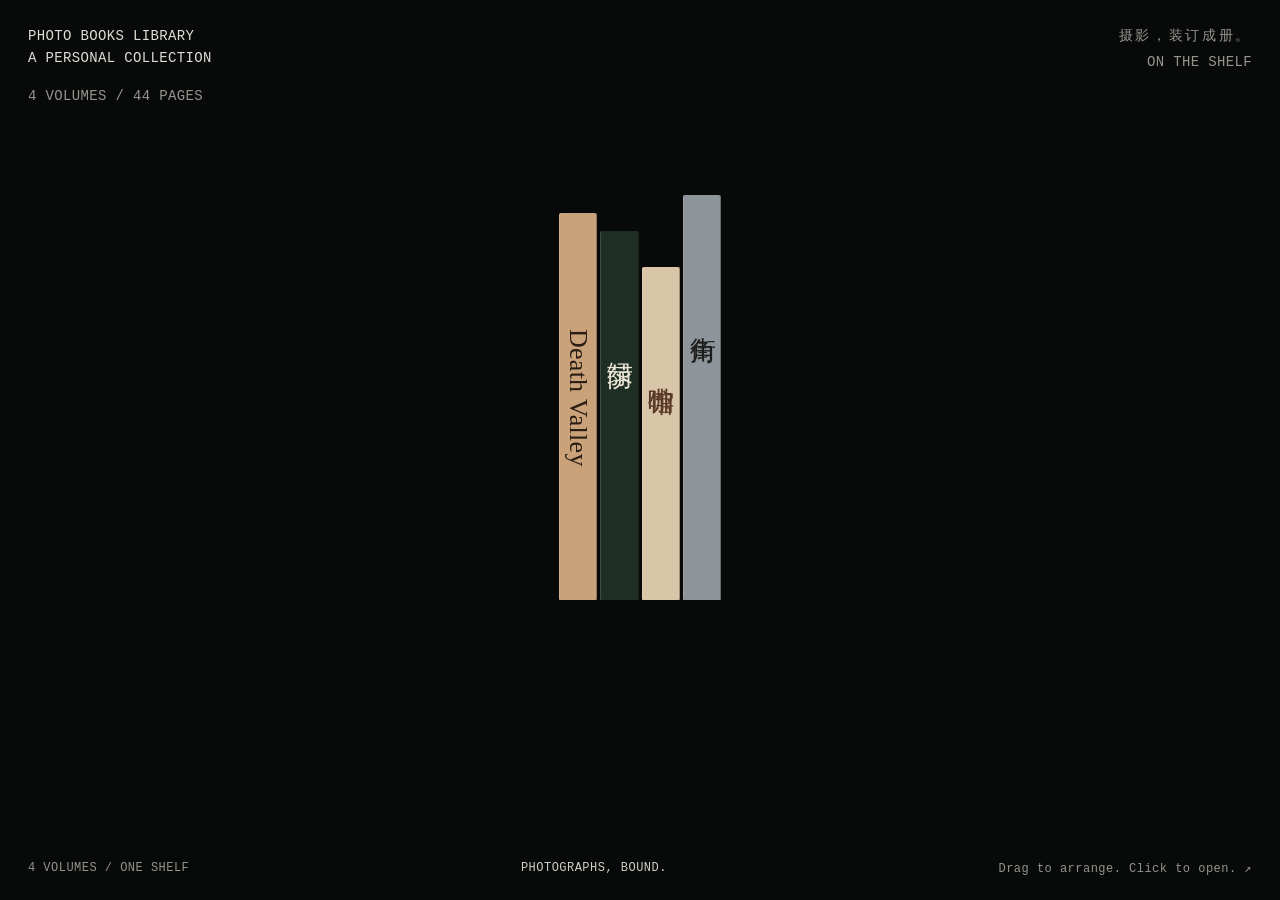
==== index.html @ ccc5cb93 "Add 3D photobook shelf with three books Bookshelf home page from create-photo-flipbook-ui's library " ====
<!doctype html>
<html lang="en">
  <head>
    <meta charset="utf-8" />
    <meta name="viewport" content="width=device-width, initial-scale=1" />
    <meta name="theme-color" content="#080909" />
    <meta name="description" content="A bookshelf example with three empty mock books." />
    <title>On the Shelf — Photo Books Library</title>
    <link rel="icon" href="data:," />
    <link rel="stylesheet" href="collection.css" />
    <script type="module" src="collection.js"></script>
  </head>
  <body>
    <main class="library-shell">
      <header class="masthead">
        <div>
          <h1>Photo Books Library</h1>
          <p>A personal collection</p>
          <p class="masthead__count" id="book-count"></p>
          <button class="order-reset" type="button" hidden>Reset order ↺</button>
        </div>
        <p class="masthead__aside">
          <span lang="zh-CN">摄影，装订成册。</span>
          On the shelf
        </p>
      </header>
      <div class="shelf-stage">
        <div class="shelf-viewport">
          <ol class="shelf" aria-label="All photobooks"></ol>
        </div>
      </div>
      <footer class="library-footer">
        <div class="shelf-scroll-cue">
          <span class="scroll-label"></span>
          <span class="shelf-progress" aria-hidden="true" hidden><span></span></span>
        </div>
        <span class="footer-selection" aria-hidden="true">PHOTOGRAPHS, BOUND.</span>
        <span class="footer-note">
          <span class="desktop-note">Drag to arrange. Click to open. ↗</span>
          <span class="mobile-note">Hold &amp; drag to arrange</span>
        </span>
      </footer>
      <noscript><p class="no-script">Enable JavaScript to view the bookshelf.</p></noscript>
    </main>
    <p id="shelf-help" class="sr-only">
      Drag a book to rearrange the shelf. On touch screens, hold before dragging.
      Use Left, Right, Home, and End to browse. Hold Shift with these keys to move
      a book. Press Enter to open it. Escape cancels a move or hides the preview.
    </p>
    <p id="shelf-status" class="sr-only" role="status" aria-live="polite" aria-atomic="true"></p>
    <figure class="cover-preview" aria-hidden="true">
      <div class="cover-preview__book"><span class="cover-preview__title"></span></div>
      <figcaption>Empty book</figcaption>
    </figure>
  </body>
</html>
---- collection.css ----
:root {
  color-scheme: dark;
  background: #080909;
  color: #dfded6;
  font-family: "Courier New", monospace;
  font-synthesis: none;
  --gutter: 28px;
  --footer: 64px;
  --cover-height: clamp(100px, 16svh, 150px);
  --preview-gap: 36px;
  --preview-space: calc(var(--cover-height) + var(--preview-gap) + 44px + var(--footer) + 12px);
  --header-clearance: 150px;
}

* { box-sizing: border-box; }
body { margin: 0; }
[hidden] { display: none !important; }
button, a { -webkit-tap-highlight-color: transparent; color: inherit; }
button { font: inherit; }

.sr-only {
  position: absolute;
  width: 1px;
  height: 1px;
  padding: 0;
  margin: -1px;
  overflow: hidden;
  clip-path: inset(50%);
  white-space: nowrap;
}

.library-shell {
  position: relative;
  height: max(600px, 100svh);
  isolation: isolate;
  overflow: hidden;
}

.masthead {
  position: absolute;
  z-index: 3;
  top: 26px;
  left: var(--gutter);
  right: var(--gutter);
  display: flex;
  align-items: flex-start;
  justify-content: space-between;
  gap: 20px;
  pointer-events: none;
  font-size: 0.875rem;
  line-height: 1.55;
  letter-spacing: 0.025em;
  text-transform: uppercase;
}

.masthead h1 { margin: 0; font-size: inherit; font-weight: 400; }
.masthead p { margin: 0; }
.masthead .masthead__count { margin-top: 17px; color: #94968e; }
.masthead__aside { text-align: right; color: #94968e; }
.masthead__aside span { display: block; margin-bottom: 4px; letter-spacing: 0.19em; }

.shelf-stage { position: absolute; inset: 0 0 var(--preview-space); }

.shelf-viewport {
  position: absolute;
  inset: 0;
  overflow-x: auto;
  overflow-y: hidden;
  scrollbar-width: none;
  overscroll-behavior-x: contain;
  touch-action: pan-x pan-y;
}

.shelf-viewport::-webkit-scrollbar { display: none; }

.shelf {
  position: relative;
  display: flex;
  align-items: flex-end;
  justify-content: center;
  gap: 3px;
  width: max-content;
  min-width: 100%;
  height: 100%;
  margin: 0;
  padding: 0 var(--gutter);
  list-style: none;
  user-select: none;
  -webkit-user-select: none;
  animation: shelf-arrive 0.6s both;
}

.volume {
  position: relative;
  flex: none;
  width: clamp(36px, 3vw, 48px);
  height: calc((max(600px, 100svh) - var(--preview-space) - var(--header-clearance)) * var(--height));
  min-height: 120px;
}

.volume__link {
  position: relative;
  display: block;
  width: 100%;
  height: 100%;
  outline: none;
  text-decoration: none;
  cursor: grab;
  touch-action: none;
  -webkit-touch-callout: none;
}

.binding {
  position: absolute;
  display: block;
  inset: 0;
  overflow: hidden;
  background: var(--paper);
  color: var(--ink);
  border-radius: 2px 2px 1px 1px;
  box-shadow: inset 1px 0 0 #ffffff24, inset -1px 0 0 #0004;
  transition: transform 0.3s cubic-bezier(0.2, 0.7, 0.2, 1), filter 0.3s;
}

.binding__title {
  position: absolute;
  left: 50%;
  top: 30%;
  writing-mode: vertical-rl;
  text-orientation: mixed;
  transform: translateX(-50%);
  font-family: Georgia, "Times New Roman", serif;
  font-size: 1.625rem;
  line-height: 1;
  white-space: nowrap;
  font-weight: 400;
  letter-spacing: 0.01em;
}

.volume__link:hover .binding,
.volume__link:focus-visible .binding { transform: translateY(-5px); filter: brightness(1.08); }

.volume__link:focus-visible::after {
  content: "";
  position: absolute;
  inset: -5px;
  border: 1px solid #c3c6b5;
  border-radius: 3px;
}

.library-footer {
  position: absolute;
  z-index: 5;
  bottom: 0;
  left: var(--gutter);
  right: var(--gutter);
  height: var(--footer);
  display: flex;
  align-items: center;
  justify-content: space-between;
  gap: 20px;
  font-size: 0.75rem;
  letter-spacing: 0.04em;
}

.shelf-scroll-cue { display: flex; align-items: center; gap: 18px; color: #92958c; }
.shelf-progress { position: relative; width: 80px; height: 2px; background: #31352f; }
.shelf-progress span { position: absolute; top: 0; height: 100%; background: #c1c6b5; }
.footer-note { color: #92958c; }
.footer-selection { color: #cccfc3; white-space: nowrap; overflow: hidden; text-overflow: ellipsis; }
.mobile-note { display: none; }

.cover-preview {
  position: fixed;
  z-index: 10;
  left: 0;
  top: 0;
  width: calc(var(--cover-height) * 0.75);
  margin: 0;
  pointer-events: none;
  visibility: hidden;
  opacity: 0;
  transform: translateY(16px) scale(0.96);
  transform-origin: 50% 0;
  transition: transform 0.38s cubic-bezier(0.16, 1, 0.3, 1), opacity 0.2s, visibility 0.38s;
  filter: drop-shadow(0 10px 14px #0008);
}

.cover-preview.is-visible { visibility: visible; opacity: 1; transform: translateY(0) scale(1); }

.cover-preview__book {
  display: grid;
  align-items: center;
  height: var(--cover-height);
  padding: 12px;
  background: var(--paper);
  color: var(--ink);
  border-radius: 1px 3px 3px 1px;
  box-shadow: inset 2px 0 0 #0003, 1px 0 0 #fff3, 2px 1px 0 #ffffff1a;
}

.cover-preview__book.has-cover { background-size: cover; background-position: center; }
.cover-preview__book.has-cover .cover-preview__title { visibility: hidden; }

.cover-preview__title { font: 1rem Georgia, "Times New Roman", serif; }
.cover-preview figcaption { margin-top: 10px; color: #c3c0ad; font-size: 0.75rem; }

.volume--placeholder {
  border: 1px dashed #a3aa9070;
  border-radius: 2px;
  background: #a3aa9010;
  box-shadow: inset 0 -2px #c5ceac;
}

.volume--ghost {
  position: fixed;
  z-index: 30;
  left: 0;
  top: 0;
  margin: 0;
  pointer-events: none;
  filter: drop-shadow(9px 12px 12px #0009);
}

.volume--ghost .binding { transform: none; filter: brightness(1.12); }
.is-arranging, .is-arranging * { cursor: grabbing !important; user-select: none !important; }
.is-arranging .volume__link .binding { transform: none; }

.order-reset {
  display: block;
  pointer-events: auto;
  margin: 9px 0 0;
  padding: 0;
  border: 0;
  background: none;
  color: #a9ae9c;
  font-size: 0.875rem;
  cursor: pointer;
  text-decoration: underline;
  text-underline-offset: 4px;
}

.order-reset:hover { color: #e2e5d6; }
.order-reset:focus-visible { outline: 1px solid #c3c6b5; outline-offset: 5px; }
.no-script { position: absolute; top: 40%; left: var(--gutter); right: var(--gutter); text-align: center; }

@keyframes shelf-arrive {
  from { opacity: 0; transform: translateY(22px); }
  to { opacity: 1; transform: translateY(0); }
}

@media (min-width: 1600px) {
  :root { --gutter: 42px; }
}

@media (max-width: 1000px) {
  .footer-selection { display: none; }
}

@media (max-width: 600px) {
  :root { --gutter: 18px; --preview-gap: 28px; }
  .masthead { top: 21px; }
  .masthead__aside, .desktop-note { display: none; }
  .mobile-note { display: inline; }
  .library-footer { gap: 12px; flex-wrap: wrap; align-content: center; }
  .shelf-progress { width: 40px; }
}

@media (prefers-reduced-motion: reduce) {
  *, *::before, *::after { animation: none !important; transition: none !important; scroll-behavior: auto !important; }
  .cover-preview, .cover-preview.is-visible { transform: none; }
}
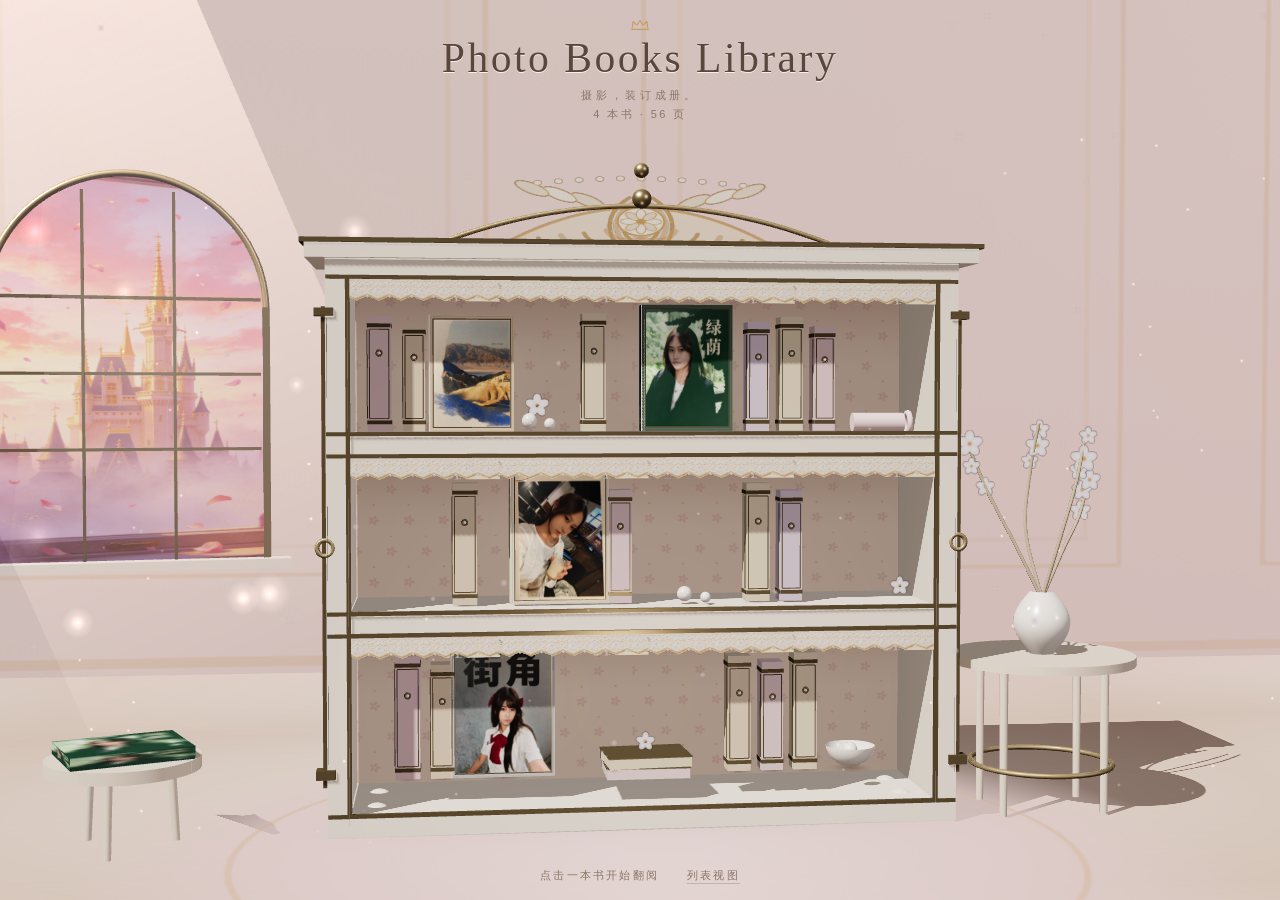
==== commit efaec108: "Fairytale 3D bookshelf and light reader theme The home page is now a WebGL scene: an ornate cream-an" ====
--- a/index.html
+++ b/index.html
@@ -1,56 +1,58 @@
 <!doctype html>
-<html lang="en">
+<html lang="zh-CN">
   <head>
     <meta charset="utf-8" />
-    <meta name="viewport" content="width=device-width, initial-scale=1" />
-    <meta name="theme-color" content="#080909" />
-    <meta name="description" content="A bookshelf example with three empty mock books." />
-    <title>On the Shelf — Photo Books Library</title>
+    <meta name="viewport" content="width=device-width, initial-scale=1, viewport-fit=cover" />
+    <meta name="theme-color" content="#f9eeea" />
+    <meta name="description" content="三本照片书，摆在奶油色的书架上。" />
+    <title>Photo Books Library</title>
     <link rel="icon" href="data:," />
-    <link rel="stylesheet" href="collection.css" />
-    <script type="module" src="collection.js"></script>
+    <link rel="stylesheet" href="shelf.css" />
   </head>
   <body>
-    <main class="library-shell">
-      <header class="masthead">
-        <div>
-          <h1>Photo Books Library</h1>
-          <p>A personal collection</p>
-          <p class="masthead__count" id="book-count"></p>
-          <button class="order-reset" type="button" hidden>Reset order ↺</button>
-        </div>
-        <p class="masthead__aside">
-          <span lang="zh-CN">摄影，装订成册。</span>
-          On the shelf
-        </p>
-      </header>
-      <div class="shelf-stage">
-        <div class="shelf-viewport">
-          <ol class="shelf" aria-label="All photobooks"></ol>
-        </div>
-      </div>
-      <footer class="library-footer">
-        <div class="shelf-scroll-cue">
-          <span class="scroll-label"></span>
-          <span class="shelf-progress" aria-hidden="true" hidden><span></span></span>
-        </div>
-        <span class="footer-selection" aria-hidden="true">PHOTOGRAPHS, BOUND.</span>
-        <span class="footer-note">
-          <span class="desktop-note">Drag to arrange. Click to open. ↗</span>
-          <span class="mobile-note">Hold &amp; drag to arrange</span>
-        </span>
-      </footer>
-      <noscript><p class="no-script">Enable JavaScript to view the bookshelf.</p></noscript>
-    </main>
-    <p id="shelf-help" class="sr-only">
-      Drag a book to rearrange the shelf. On touch screens, hold before dragging.
-      Use Left, Right, Home, and End to browse. Hold Shift with these keys to move
-      a book. Press Enter to open it. Escape cancels a move or hides the preview.
-    </p>
-    <p id="shelf-status" class="sr-only" role="status" aria-live="polite" aria-atomic="true"></p>
-    <figure class="cover-preview" aria-hidden="true">
-      <div class="cover-preview__book"><span class="cover-preview__title"></span></div>
-      <figcaption>Empty book</figcaption>
-    </figure>
+    <div id="stage" role="img" aria-label="一个奶油色雕花书柜，上面摆着三本照片书。"></div>
+
+    <header class="masthead">
+      <svg class="crown" viewBox="0 0 24 16" fill="none" stroke="currentColor" stroke-width="1.3" aria-hidden="true">
+        <path d="M2 13h20M3 12l1-8 4.5 4L12 3l3.5 5L20 4l1 8" stroke-linejoin="round" />
+      </svg>
+      <h1>Photo Books Library</h1>
+      <p>摄影，装订成册。</p>
+      <p class="count" id="count"></p>
+    </header>
+
+    <div id="book-label" aria-hidden="true"></div>
+
+    <footer class="footer">
+      <span>点击一本书开始翻阅</span>
+      <a href="library.html">列表视图</a>
+    </footer>
+
+    <nav id="book-links" aria-label="书架上的书"></nav>
+
+    <div id="fallback" hidden>
+      <h2>这个浏览器暂时不能显示 3D 书架</h2>
+      <p>需要开启 WebGL。也可以使用 <a href="library.html">列表视图</a>。</p>
+    </div>
+
+    <div id="loading">
+      <div class="dots" aria-hidden="true"><i></i><i></i><i></i></div>
+      <p>正在整理书架</p>
+    </div>
+
+    <script src="assets/vendor/three-r128.min.js"></script>
+    <script type="module">
+      import("./shelf3d.js").catch((err) => {
+        console.error(err);
+        document.getElementById("fallback").hidden = false;
+        const loading = document.getElementById("loading");
+        if (loading) loading.hidden = true;
+      });
+      import("./books.js").then(({ books }) => {
+        const n = books.filter((b) => b.dir);
+        const pages = n.reduce((s, b) => s + (b.pageCount || 0), 0);
+        document.getElementById("count").textContent = `${n.length} 本书 · ${pages} 页`;
+      });
+    </script>
   </body>
 </html>
--- a/shelf.css
+++ b/shelf.css
@@ -0,0 +1,171 @@
+:root {
+  --cream: #f9f0ea;
+  --ink: #4a3a33;
+  --ink-soft: #8c7568;
+  --gold: #c69a5c;
+  --blush: #f0d3d8;
+  --serif: "Songti SC", "SongTi", Georgia, "Times New Roman", serif;
+  --label: "Oswald", "Arial Narrow", "Helvetica Neue", Arial, sans-serif;
+}
+
+* { box-sizing: border-box; }
+html, body { height: 100%; }
+body {
+  margin: 0;
+  overflow: hidden;
+  background:
+    radial-gradient(120% 80% at 20% 0%, #fff8f2 0%, #f9e9e6 42%, #f3dedd 70%, #efd4d6 100%);
+  color: var(--ink);
+  font-family: var(--serif);
+  -webkit-font-smoothing: antialiased;
+}
+
+#stage { position: fixed; inset: 0; }
+#stage canvas { display: block; width: 100%; height: 100%; touch-action: none; outline: none; }
+
+.masthead {
+  position: fixed;
+  top: max(18px, env(safe-area-inset-top, 0px));
+  left: 0;
+  right: 0;
+  text-align: center;
+  pointer-events: none;
+  z-index: 3;
+}
+.masthead h1 {
+  margin: 0;
+  font-size: clamp(1.5rem, 3.4vw, 2.6rem);
+  font-weight: 400;
+  letter-spacing: 0.06em;
+  color: #5b463d;
+  text-shadow: 0 1px 0 rgba(255, 255, 255, 0.75);
+}
+.masthead .crown {
+  display: block;
+  margin: 0 auto 2px;
+  width: 22px;
+  height: 14px;
+  color: var(--gold);
+  opacity: 0.9;
+}
+.masthead p {
+  margin: 6px 0 0;
+  font-family: var(--label);
+  font-size: 11px;
+  letter-spacing: 0.34em;
+  text-transform: uppercase;
+  color: var(--ink-soft);
+}
+.masthead .count { margin-top: 4px; letter-spacing: 0.22em; }
+
+.footer {
+  position: fixed;
+  bottom: max(16px, env(safe-area-inset-bottom, 0px));
+  left: 0;
+  right: 0;
+  display: flex;
+  justify-content: center;
+  gap: 28px;
+  font-family: var(--label);
+  font-size: 11px;
+  letter-spacing: 0.2em;
+  text-transform: uppercase;
+  color: var(--ink-soft);
+  pointer-events: none;
+  z-index: 3;
+}
+.footer a { color: inherit; pointer-events: auto; text-decoration: none; border-bottom: 1px solid rgba(140, 117, 104, 0.35); }
+.footer a:hover { color: var(--ink); }
+
+/* hover label, positioned by shelf3d.js */
+#book-label {
+  position: fixed;
+  left: 0;
+  top: 0;
+  z-index: 4;
+  padding: 7px 14px 8px;
+  border-radius: 999px;
+  background: rgba(255, 250, 246, 0.9);
+  border: 1px solid rgba(198, 154, 92, 0.45);
+  box-shadow: 0 6px 18px rgba(120, 82, 70, 0.16);
+  color: #5b463d;
+  font-family: var(--serif);
+  font-size: 14px;
+  letter-spacing: 0.06em;
+  white-space: nowrap;
+  opacity: 0;
+  visibility: hidden;
+  transition: opacity 0.22s, visibility 0.22s;
+  pointer-events: none;
+}
+#book-label.is-visible { opacity: 1; visibility: visible; }
+
+/* loading veil */
+#loading {
+  position: fixed;
+  inset: 0;
+  display: grid;
+  place-content: center;
+  gap: 14px;
+  justify-items: center;
+  background: radial-gradient(90% 70% at 50% 40%, #fffaf6 0%, #f7e6e3 70%, #f1d9da 100%);
+  z-index: 6;
+  transition: opacity 0.6s;
+}
+#loading.is-done { opacity: 0; }
+#loading p { margin: 0; font-size: 14px; letter-spacing: 0.24em; color: var(--ink-soft); }
+#loading .dots { display: flex; gap: 8px; }
+#loading .dots i {
+  width: 7px; height: 7px; border-radius: 50%;
+  background: var(--gold);
+  opacity: 0.35;
+  animation: pulse 1.2s infinite;
+}
+#loading .dots i:nth-child(2) { animation-delay: 0.15s; }
+#loading .dots i:nth-child(3) { animation-delay: 0.3s; }
+@keyframes pulse { 0%, 100% { opacity: 0.25; transform: translateY(0); } 50% { opacity: 0.9; transform: translateY(-3px); } }
+
+/* fallback when WebGL is unavailable */
+#fallback {
+  position: fixed;
+  inset: 0;
+  display: grid;
+  place-content: center;
+  gap: 12px;
+  justify-items: center;
+  text-align: center;
+  padding: 24px;
+  background: #f9eeea;
+  z-index: 5;
+}
+#fallback[hidden] { display: none; }
+#fallback a { color: var(--ink); }
+
+/* screen-reader / keyboard book list */
+#book-links {
+  position: fixed;
+  left: -9999px;
+  top: 0;
+  display: flex;
+  flex-direction: column;
+}
+#book-links a:focus-visible {
+  position: fixed;
+  left: 16px;
+  top: 16px;
+  padding: 8px 12px;
+  background: #fff;
+  border: 1px solid var(--gold);
+  border-radius: 6px;
+  z-index: 9;
+}
+
+@media (max-width: 720px) {
+  .masthead h1 { font-size: 1.4rem; }
+  .masthead p { letter-spacing: 0.22em; font-size: 10px; }
+  .footer { gap: 16px; font-size: 10px; }
+}
+
+@media (prefers-reduced-motion: reduce) {
+  #loading .dots i { animation: none; opacity: 0.6; }
+}
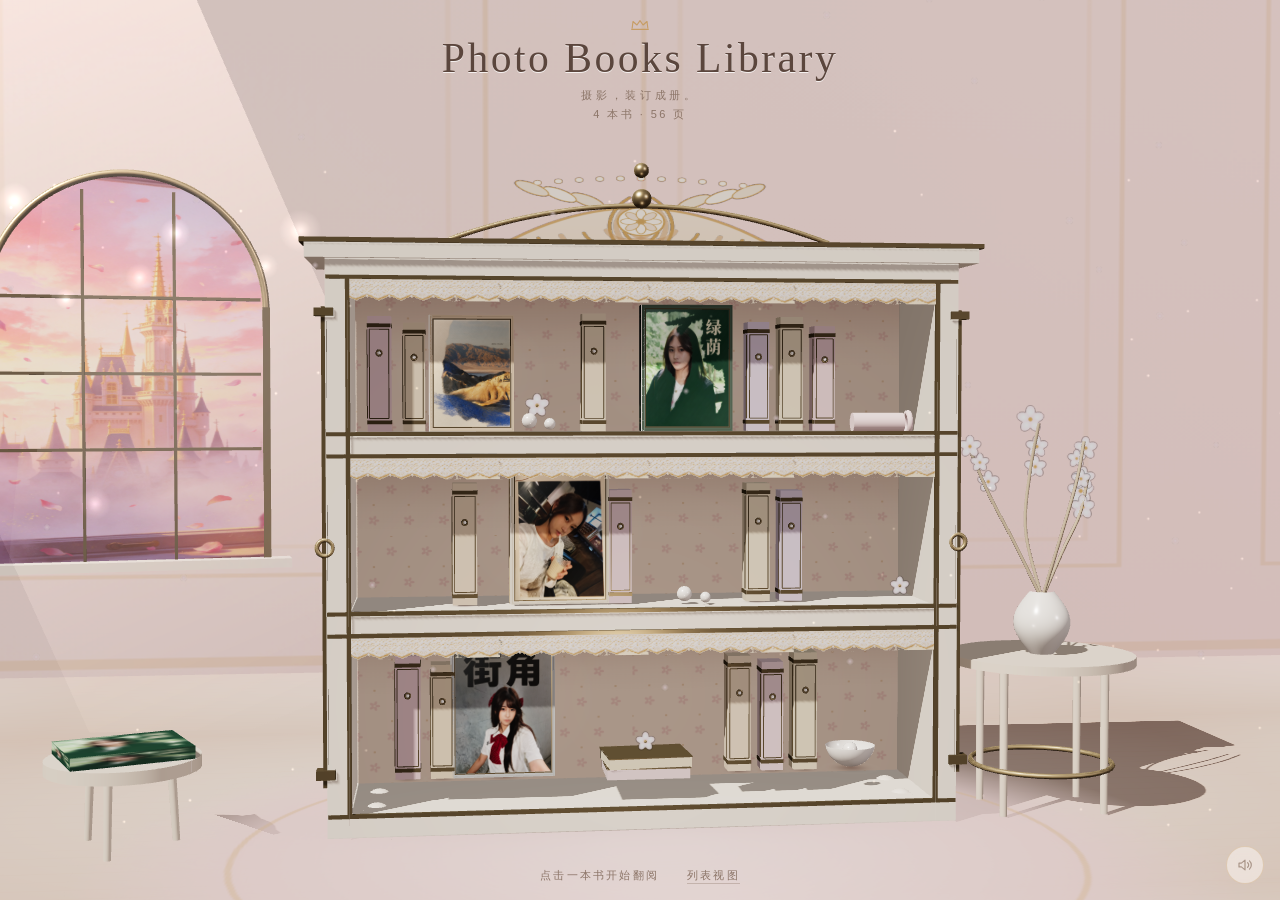
==== commit 49adf665: "Add looping background music to the shelf and readers" ====
--- a/index.html
+++ b/index.html
@@ -41,6 +41,7 @@
     </div>
 
     <script src="assets/vendor/three-r128.min.js"></script>
+    <script type="module" src="bgm.js"></script>
     <script type="module">
       import("./shelf3d.js").catch((err) => {
         console.error(err);
